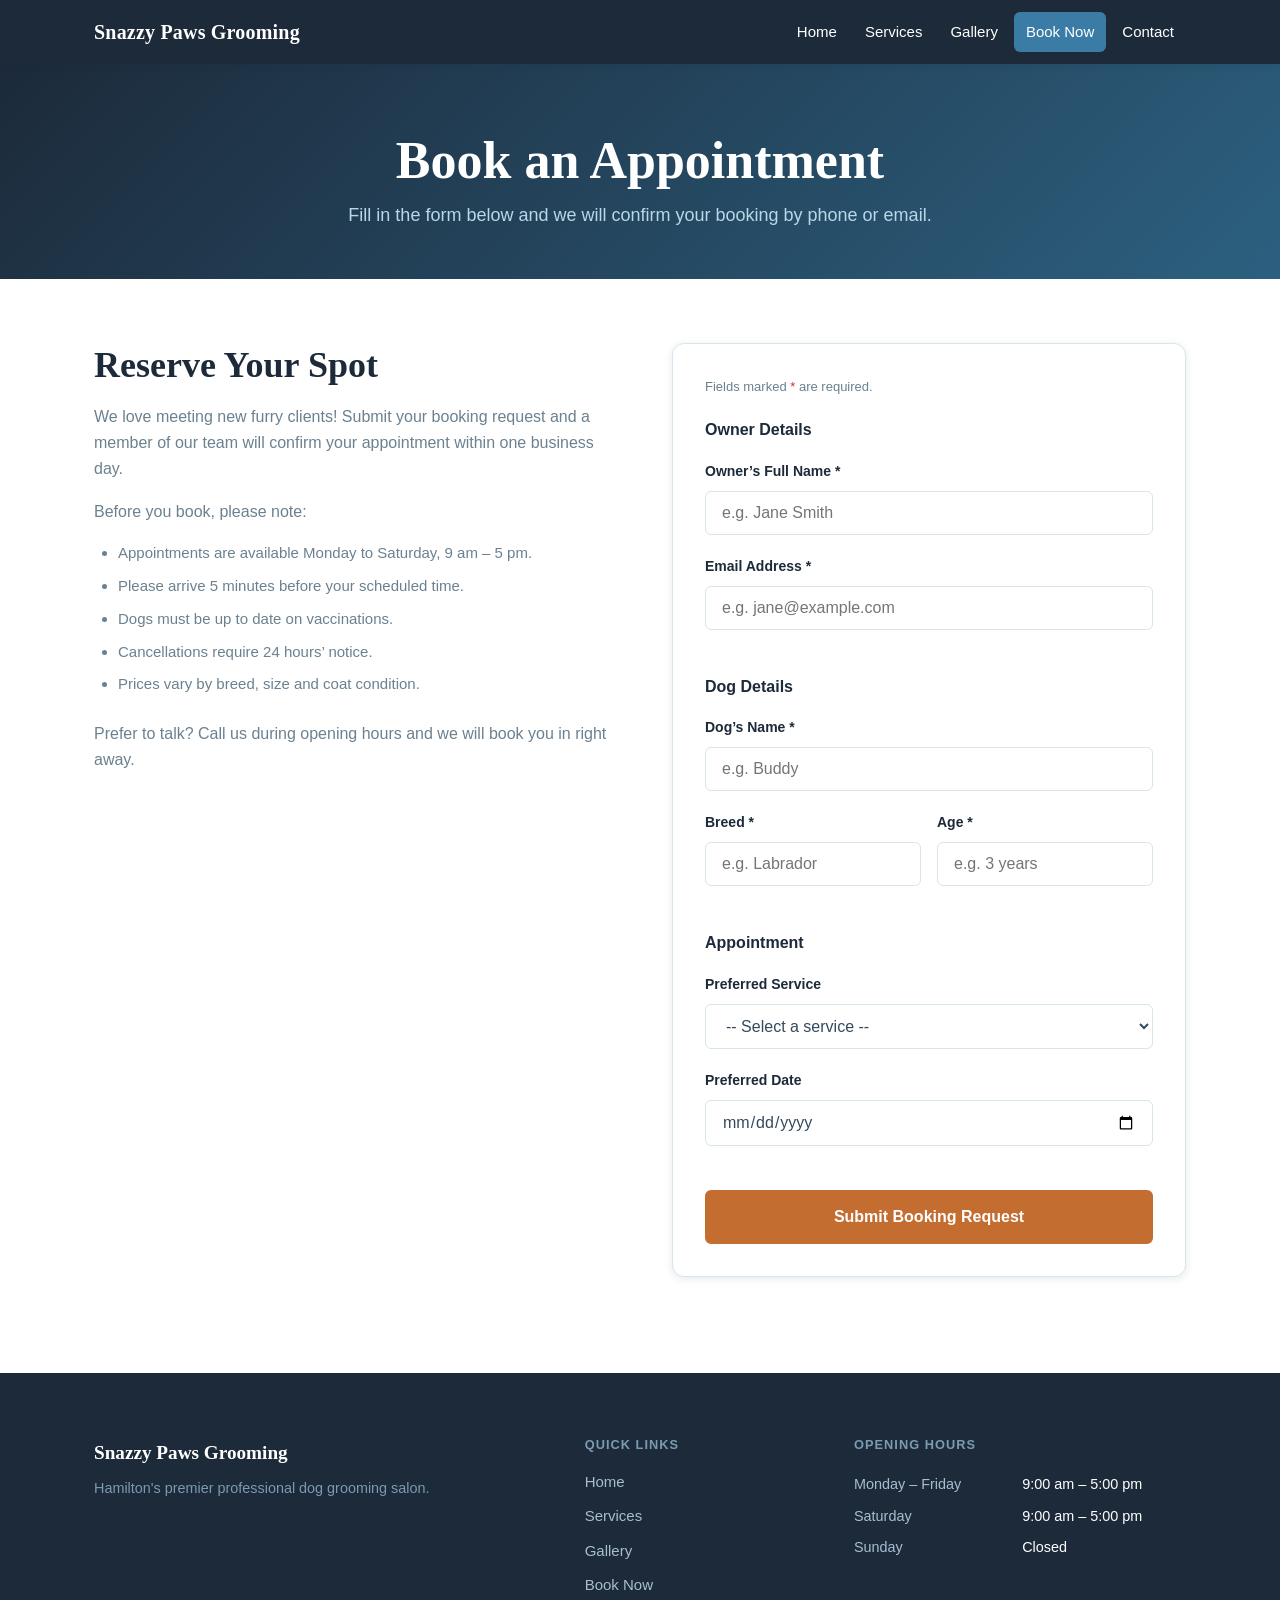
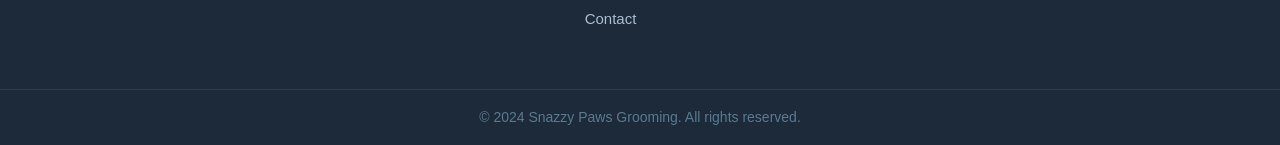
==== booking.html @ d316b4ee "Initial commit — Snazzy Paws Grooming website Five-page HTML/CSS site: Home, Services, Gallery, Book" ====
<!DOCTYPE html>
<html lang="en">
  <head>
    <meta charset="UTF-8">
    <meta name="viewport" content="width=device-width, initial-scale=1.0">
    <meta name="description" content="Book a dog grooming appointment online at Snazzy Paws Grooming in Hamilton.">
    <title>Book an Appointment | Snazzy Paws Grooming</title>
    <link rel="stylesheet" href="css/styles.min.css">
  </head>
  <body>

    <a href="#main-content" class="skip-link">Skip to main content</a>

    <!-- ====== HEADER ====== -->
    <header>
      <div class="container header-inner">

        <a href="index.html" class="logo" aria-label="Snazzy Paws Grooming — go to home page">
          Snazzy Paws Grooming
        </a>

        <input type="checkbox" id="nav-check" class="nav-check" aria-hidden="true">
        <label for="nav-check" class="nav-toggle" aria-label="Toggle navigation menu">
          <span></span>
          <span></span>
          <span></span>
        </label>

        <nav aria-label="Primary navigation">
          <ul>
            <li><a href="index.html">Home</a></li>
            <li><a href="services.html">Services</a></li>
            <li><a href="gallery.html">Gallery</a></li>
            <li><a href="booking.html" aria-current="page">Book Now</a></li>
            <li><a href="contact.html">Contact</a></li>
          </ul>
        </nav>

      </div>
    </header>

    <!-- ====== MAIN ====== -->
    <main id="main-content">

      <!-- Page Banner -->
      <section class="page-banner" aria-labelledby="page-title">
        <div class="container">
          <h1 id="page-title">Book an Appointment</h1>
          <p>Fill in the form below and we will confirm your booking by phone or email.</p>
        </div>
      </section>

      <!-- Booking Form -->
      <section class="form-section" aria-labelledby="booking-heading">
        <div class="container">
          <div class="form-layout">

            <!-- Left: intro info -->
            <div class="form-intro">
              <h2 id="booking-heading">Reserve Your Spot</h2>
              <p>
                We love meeting new furry clients! Submit your booking request
                and a member of our team will confirm your appointment within
                one business day.
              </p>
              <p>Before you book, please note:</p>
              <ul>
                <li>Appointments are available Monday to Saturday, 9 am &ndash; 5 pm.</li>
                <li>Please arrive 5 minutes before your scheduled time.</li>
                <li>Dogs must be up to date on vaccinations.</li>
                <li>Cancellations require 24 hours&rsquo; notice.</li>
                <li>Prices vary by breed, size and coat condition.</li>
              </ul>
              <p style="margin-top: 1.5rem;">
                Prefer to talk? Call us during opening hours and we will book
                you in right away.
              </p>
            </div>

            <!-- Right: form card -->
            <div class="card-form">
              <form
                action="#"
                method="post"
                novalidate
                aria-label="Booking request form"
              >
                <p class="required-note">
                  Fields marked <span aria-hidden="true">*</span>
                  <span class="visually-hidden">with an asterisk</span> are required.
                </p>

                <!-- Owner details -->
                <fieldset style="border:none; padding:0; margin-bottom:1.5rem;">
                  <legend style="font-weight:700; color:var(--clr-dark); font-size:1rem; margin-bottom:1rem;">
                    Owner Details
                  </legend>

                  <div class="form-group">
                    <label for="owner-name">Owner&rsquo;s Full Name <span aria-hidden="true">*</span></label>
                    <input
                      type="text"
                      id="owner-name"
                      name="owner_name"
                      autocomplete="name"
                      required
                      aria-required="true"
                      placeholder="e.g. Jane Smith"
                    >
                  </div>

                  <div class="form-group">
                    <label for="owner-email">Email Address <span aria-hidden="true">*</span></label>
                    <input
                      type="email"
                      id="owner-email"
                      name="owner_email"
                      autocomplete="email"
                      required
                      aria-required="true"
                      placeholder="e.g. jane@example.com"
                    >
                  </div>

                </fieldset>

                <!-- Dog details -->
                <fieldset style="border:none; padding:0; margin-bottom:1.5rem;">
                  <legend style="font-weight:700; color:var(--clr-dark); font-size:1rem; margin-bottom:1rem;">
                    Dog Details
                  </legend>

                  <div class="form-group">
                    <label for="dog-name">Dog&rsquo;s Name <span aria-hidden="true">*</span></label>
                    <input
                      type="text"
                      id="dog-name"
                      name="dog_name"
                      required
                      aria-required="true"
                      placeholder="e.g. Buddy"
                    >
                  </div>

                  <div class="form-row">
                    <div class="form-group">
                      <label for="dog-breed">Breed <span aria-hidden="true">*</span></label>
                      <input
                        type="text"
                        id="dog-breed"
                        name="dog_breed"
                        required
                        aria-required="true"
                        placeholder="e.g. Labrador"
                      >
                    </div>

                    <div class="form-group">
                      <label for="dog-age">Age <span aria-hidden="true">*</span></label>
                      <input
                        type="text"
                        id="dog-age"
                        name="dog_age"
                        required
                        aria-required="true"
                        placeholder="e.g. 3 years"
                      >
                    </div>
                  </div>

                </fieldset>

                <!-- Appointment details -->
                <fieldset style="border:none; padding:0; margin-bottom:1.5rem;">
                  <legend style="font-weight:700; color:var(--clr-dark); font-size:1rem; margin-bottom:1rem;">
                    Appointment
                  </legend>

                  <div class="form-group">
                    <label for="service">Preferred Service</label>
                    <select id="service" name="service">
                      <option value="">-- Select a service --</option>
                      <option value="bath-brush">Bath &amp; Brush ($25 &ndash; $50)</option>
                      <option value="haircut">Haircut ($45 &ndash; $85)</option>
                      <option value="nail-trim">Nail Trim ($10 &ndash; $20)</option>
                      <option value="ear-cleaning">Ear Cleaning ($10 &ndash; $15)</option>
                      <option value="teeth-brushing">Teeth Brushing ($10 &ndash; $15)</option>
                      <option value="spa-package">Spa Package ($75 &ndash; $150)</option>
                      <option value="puppy-package">Puppy Package ($30 &ndash; $60)</option>
                      <option value="senior-package">Senior Dog Package ($40 &ndash; $80)</option>
                      <option value="full-grooming">Full Grooming Package ($60 &ndash; $120)</option>
                      <option value="other">Other / Not Sure</option>
                    </select>
                  </div>

                  <div class="form-group">
                    <label for="preferred-date">Preferred Date</label>
                    <input
                      type="date"
                      id="preferred-date"
                      name="preferred_date"
                    >
                  </div>

                </fieldset>

                <button type="submit" class="btn btn-primary form-submit">
                  Submit Booking Request
                </button>

              </form>
            </div><!-- /.card-form -->

          </div><!-- /.form-layout -->
        </div>
      </section>

    </main>

    <!-- ====== FOOTER ====== -->
    <footer>
      <div class="container footer-inner">

        <div class="footer-brand">
          <strong>Snazzy Paws Grooming</strong>
          <p>Hamilton's premier professional dog grooming salon.</p>
        </div>

        <nav class="footer-nav" aria-label="Footer navigation">
          <h3>Quick Links</h3>
          <ul>
            <li><a href="index.html">Home</a></li>
            <li><a href="services.html">Services</a></li>
            <li><a href="gallery.html">Gallery</a></li>
            <li><a href="booking.html">Book Now</a></li>
            <li><a href="contact.html">Contact</a></li>
          </ul>
        </nav>

        <div class="footer-hours-col">
          <h3>Opening Hours</h3>
          <table class="hours-table" aria-label="Salon opening hours">
            <tbody>
              <tr>
                <td>Monday &ndash; Friday</td>
                <td>9:00 am &ndash; 5:00 pm</td>
              </tr>
              <tr>
                <td>Saturday</td>
                <td>9:00 am &ndash; 5:00 pm</td>
              </tr>
              <tr>
                <td>Sunday</td>
                <td>Closed</td>
              </tr>
            </tbody>
          </table>
        </div>

      </div>
      <div class="footer-bottom">
        <p>&copy; 2024 Snazzy Paws Grooming. All rights reserved.</p>
      </div>
    </footer>

  </body>
</html>
---- css/styles.min.css ----
:root{--clr-primary:#3A7CA5;--clr-primary-dark:#2C6080;--clr-primary-light:#E8F4F8;--clr-accent:#C46D30;--clr-dark:#1C2A3A;--clr-body:#344A5C;--clr-muted:#6B8190;--clr-light:#F5F8FA;--clr-white:#FFFFFF;--clr-border:#D6E5EE;--font-heading:Georgia,'Times New Roman',serif;--font-body:'Helvetica Neue',Arial,sans-serif;--line-height:1.65;--sp-1:0.25rem;--sp-2:0.5rem;--sp-3:0.75rem;--sp-4:1rem;--sp-5:1.25rem;--sp-6:1.5rem;--sp-8:2rem;--sp-12:3rem;--sp-16:4rem;--sp-24:6rem;--container-max:1140px;--nav-height:4rem;--radius:0.375rem;--radius-lg:0.75rem;--shadow:0 2px 8px rgba(28,42,58,0.10);--shadow-lg:0 6px 24px rgba(28,42,58,0.14);--transition:0.2s ease}*,*::before,*::after{box-sizing:border-box;margin:0;padding:0}html{font-size:100%;scroll-behavior:smooth}body{font-family:var(--font-body);font-size:1rem;line-height:var(--line-height);color:var(--clr-body);background-color:var(--clr-white)}img{display:block;max-width:100%;height:auto}a{color:var(--clr-primary);text-decoration:underline;transition:color var(--transition)}a:hover,a:focus{color:var(--clr-primary-dark)}ul{list-style:none}table{border-collapse:collapse;width:100%}.skip-link{position:absolute;top:-4rem;left:0;background:var(--clr-dark);color:var(--clr-white);padding:var(--sp-2) var(--sp-4);z-index:9999;border-radius:0 0 var(--radius) 0;text-decoration:none;font-weight:700;transition:top var(--transition)}.skip-link:focus{top:0}.container{width:100%;max-width:var(--container-max);margin-inline:auto;padding-inline:var(--sp-6)}h1,h2,h3,h4,h5,h6{font-family:var(--font-heading);color:var(--clr-dark);line-height:1.25;margin-bottom:var(--sp-4)}h1{font-size:clamp(2rem,5vw,3.25rem)}h2{font-size:clamp(1.5rem,4vw,2.25rem)}h3{font-size:clamp(1.1rem,3vw,1.5rem)}p{margin-bottom:var(--sp-4)}p:last-child{margin-bottom:0}.section-heading{text-align:center;margin-bottom:var(--sp-2)}.section-lead{text-align:center;color:var(--clr-muted);max-width:52ch;margin-inline:auto;margin-bottom:var(--sp-12)}.btn{display:inline-block;padding:var(--sp-3) var(--sp-6);border-radius:var(--radius);font-family:var(--font-body);font-size:0.9375rem;font-weight:700;text-decoration:none;cursor:pointer;border:2px solid transparent;transition:background-color var(--transition),border-color var(--transition),color var(--transition),transform var(--transition)}.btn:focus-visible{outline:3px solid var(--clr-primary);outline-offset:3px}.btn-primary{background-color:var(--clr-accent);color:var(--clr-white);border-color:var(--clr-accent)}.btn-primary:hover,.btn-primary:focus{background-color:#a85a24;border-color:#a85a24;color:var(--clr-white);transform:translateY(-2px)}.btn-outline{background-color:transparent;color:var(--clr-white);border-color:var(--clr-white)}.btn-outline:hover,.btn-outline:focus{background-color:var(--clr-white);color:var(--clr-primary)}header{position:sticky;top:0;z-index:100;background-color:var(--clr-dark);box-shadow:var(--shadow)}.header-inner{display:flex;align-items:center;justify-content:space-between;min-height:var(--nav-height);flex-wrap:wrap;gap:var(--sp-2);position:relative}.logo{font-family:var(--font-heading);font-size:1.25rem;font-weight:700;color:var(--clr-white);text-decoration:none;letter-spacing:0.01em;flex-shrink:0;padding-block:var(--sp-3)}.logo:hover,.logo:focus{color:var(--clr-primary-light)}.nav-check{position:absolute;opacity:0;width:0;height:0;pointer-events:none}.nav-toggle{display:none;flex-direction:column;justify-content:center;gap:5px;width:2.5rem;height:2.5rem;cursor:pointer;padding:var(--sp-2);border-radius:var(--radius)}.nav-toggle span{display:block;width:100%;height:2px;background-color:var(--clr-white);border-radius:2px;transition:transform var(--transition),opacity var(--transition)}.nav-check:checked ~ .nav-toggle span:nth-child(1){transform:translateY(7px) rotate(45deg)}.nav-check:checked ~ .nav-toggle span:nth-child(2){opacity:0;transform:scaleX(0)}.nav-check:checked ~ .nav-toggle span:nth-child(3){transform:translateY(-7px) rotate(-45deg)}nav[aria-label="Primary navigation"] ul{display:flex;gap:var(--sp-1)}nav[aria-label="Primary navigation"] a{display:block;padding:var(--sp-2) var(--sp-3);color:var(--clr-white);text-decoration:none;border-radius:var(--radius);font-size:0.9375rem;transition:background-color var(--transition)}nav[aria-label="Primary navigation"] a:hover,nav[aria-label="Primary navigation"] a:focus,nav[aria-label="Primary navigation"] a[aria-current="page"]{background-color:var(--clr-primary)}@media (max-width:767px){.nav-toggle{display:flex}nav[aria-label="Primary navigation"]{width:100%;max-height:0;overflow:hidden;transition:max-height 0.3s ease}.nav-check:checked ~ nav[aria-label="Primary navigation"]{max-height:20rem}nav[aria-label="Primary navigation"] ul{flex-direction:column;padding-bottom:var(--sp-4)}nav[aria-label="Primary navigation"] a{padding:var(--sp-3) var(--sp-4);border-radius:var(--radius)}}.hero{position:relative;overflow:hidden;background-color:var(--clr-dark)}.hero-img{width:100%;height:clamp(260px,50vw,520px);object-fit:cover;object-position:center;opacity:0.55}.hero-content{position:absolute;inset:0;display:flex;align-items:center}.hero-content h1{color:var(--clr-white);margin-bottom:var(--sp-4)}.hero-content p{color:#d9ecf5;font-size:clamp(1rem,2.5vw,1.25rem);margin-bottom:var(--sp-8);max-width:48ch}.hero-actions{display:flex;flex-wrap:wrap;gap:var(--sp-4)}.page-banner{background:linear-gradient(135deg,var(--clr-dark) 0%,var(--clr-primary-dark) 100%);padding:var(--sp-16) 0 var(--sp-12);text-align:center}.page-banner h1{color:var(--clr-white);margin-bottom:var(--sp-2)}.page-banner p{color:#b8d8e8;font-size:1.125rem;margin:0}.features{padding:var(--sp-24) 0;background-color:var(--clr-white)}.features-grid{display:grid;grid-template-columns:repeat(auto-fit,minmax(220px,1fr));gap:var(--sp-8);margin-top:var(--sp-12)}.feature-card{background:var(--clr-light);border-radius:var(--radius-lg);padding:var(--sp-8) var(--sp-6);text-align:center;border:1px solid var(--clr-border);transition:box-shadow var(--transition),transform var(--transition)}.feature-card:hover{box-shadow:var(--shadow-lg);transform:translateY(-4px)}.feature-icon{font-size:2.5rem;margin-bottom:var(--sp-4);line-height:1}.feature-card h3{margin-bottom:var(--sp-2)}.feature-card p{color:var(--clr-muted);font-size:0.9375rem}.about{background-color:var(--clr-light);padding:var(--sp-24) 0}.about-inner{display:grid;grid-template-columns:1fr 1fr;gap:var(--sp-16);align-items:center}.about-text h2{margin-bottom:var(--sp-4)}.about-text p{color:var(--clr-muted);margin-bottom:var(--sp-4)}.about-image img{border-radius:var(--radius-lg);box-shadow:var(--shadow-lg);width:100%;object-fit:cover;aspect-ratio:4 / 3}@media (max-width:767px){.about-inner{grid-template-columns:1fr}.about-image{order:-1}}.services-section{padding:var(--sp-16) 0 var(--sp-24)}.table-wrapper{overflow-x:auto;border-radius:var(--radius-lg);box-shadow:var(--shadow);border:1px solid var(--clr-border)}.services-table{min-width:560px}.services-table thead{background-color:var(--clr-primary);color:var(--clr-white)}.services-table thead th{padding:var(--sp-4) var(--sp-6);text-align:left;font-family:var(--font-body);font-weight:700;font-size:0.875rem;text-transform:uppercase;letter-spacing:0.05em;color:var(--clr-white)}.services-table tbody tr{border-bottom:1px solid var(--clr-border);transition:background-color var(--transition)}.services-table tbody tr:last-child{border-bottom:none}.services-table tbody tr:nth-child(even){background-color:var(--clr-light)}.services-table tbody tr:hover{background-color:var(--clr-primary-light)}.services-table td{padding:var(--sp-4) var(--sp-6);vertical-align:top;font-size:0.9375rem}.services-table td:first-child{font-weight:600;color:var(--clr-dark)}.services-table td:last-child{white-space:nowrap;font-weight:700;color:var(--clr-primary)}.badge-addon{display:inline-block;background-color:var(--clr-accent);color:var(--clr-white);font-size:0.7rem;font-weight:700;padding:1px 6px;border-radius:99px;text-transform:uppercase;letter-spacing:0.04em;vertical-align:middle;margin-left:var(--sp-2)}.gallery-section{padding:var(--sp-16) 0 var(--sp-24)}.gallery-grid{display:grid;grid-template-columns:repeat(4,1fr);gap:var(--sp-3)}.gallery-item{aspect-ratio:1;overflow:hidden;border-radius:var(--radius);background-color:var(--clr-light)}.gallery-item img{width:100%;height:100%;object-fit:cover;transition:transform 0.4s ease}.gallery-item:hover img{transform:scale(1.06)}@media (max-width:767px){.gallery-grid{grid-template-columns:repeat(2,1fr)}}@media (max-width:480px){.gallery-grid{grid-template-columns:repeat(2,1fr);gap:var(--sp-2)}}.form-section{padding:var(--sp-16) 0 var(--sp-24)}.form-layout{display:grid;grid-template-columns:1fr 1fr;gap:var(--sp-16);align-items:start}.form-intro h2{margin-bottom:var(--sp-4)}.form-intro p{color:var(--clr-muted)}.form-intro ul{list-style:disc;padding-left:var(--sp-6);color:var(--clr-muted);font-size:0.9375rem}.form-intro li{margin-bottom:var(--sp-2)}.card-form{background:var(--clr-white);border:1px solid var(--clr-border);border-radius:var(--radius-lg);padding:var(--sp-8);box-shadow:var(--shadow)}.form-group{margin-bottom:var(--sp-5)}.form-group label{display:block;font-weight:600;font-size:0.875rem;color:var(--clr-dark);margin-bottom:var(--sp-2)}.form-group input,.form-group select,.form-group textarea{width:100%;padding:var(--sp-3) var(--sp-4);border:1px solid var(--clr-border);border-radius:var(--radius);font-family:var(--font-body);font-size:1rem;color:var(--clr-body);background-color:var(--clr-white);transition:border-color var(--transition),box-shadow var(--transition)}.form-group input:focus,.form-group select:focus,.form-group textarea:focus{outline:none;border-color:var(--clr-primary);box-shadow:0 0 0 3px rgba(58,124,165,0.2)}.form-group textarea{resize:vertical;min-height:120px}.form-row{display:grid;grid-template-columns:1fr 1fr;gap:var(--sp-4)}.required-note{font-size:0.8125rem;color:var(--clr-muted);margin-bottom:var(--sp-5)}.required-note span{color:#c0392b}.form-submit{width:100%;padding:var(--sp-4);font-size:1rem}@media (max-width:767px){.form-layout{grid-template-columns:1fr}.form-row{grid-template-columns:1fr}}.map-section{background-color:var(--clr-light);padding:var(--sp-16) 0}.map-inner{display:grid;grid-template-columns:1fr 2fr;gap:var(--sp-8);align-items:start}.map-details h2{margin-bottom:var(--sp-4)}.map-details address{font-style:normal;color:var(--clr-muted);margin-bottom:var(--sp-4)}.map-details p{color:var(--clr-muted);font-size:0.9375rem}.map-details strong{color:var(--clr-dark);display:block;margin-bottom:var(--sp-1)}.map-embed{border-radius:var(--radius-lg);overflow:hidden;box-shadow:var(--shadow);aspect-ratio:16 / 9}.map-embed iframe{width:100%;height:100%;border:0;display:block}@media (max-width:767px){.map-inner{grid-template-columns:1fr}}footer{background-color:var(--clr-dark);color:#a8bed0}.footer-inner{display:grid;grid-template-columns:2fr 1fr 1.5fr;gap:var(--sp-12);padding-top:var(--sp-16);padding-bottom:var(--sp-12)}.footer-brand strong{display:block;font-family:var(--font-heading);font-size:1.2rem;color:var(--clr-white);margin-bottom:var(--sp-2)}.footer-brand p{font-size:0.9rem;color:#7a9bb0}.footer-nav h3,.footer-hours-col h3{font-family:var(--font-body);font-size:0.8rem;font-weight:700;text-transform:uppercase;letter-spacing:0.08em;color:#7a9bb0;margin-bottom:var(--sp-4)}.footer-nav ul li{margin-bottom:var(--sp-2)}.footer-nav a{color:#a8bed0;text-decoration:none;font-size:0.9375rem;transition:color var(--transition)}.footer-nav a:hover,.footer-nav a:focus{color:var(--clr-white)}.hours-table{font-size:0.9rem;color:#a8bed0}.hours-table td{padding:var(--sp-1) 0;vertical-align:top}.hours-table td:first-child{padding-right:var(--sp-4);white-space:nowrap}.hours-table td:last-child{color:var(--clr-white)}.footer-bottom{border-top:1px solid rgba(255,255,255,0.08);padding:var(--sp-4) 0;text-align:center;font-size:0.875rem;color:#5a7a8f}@media (max-width:767px){.footer-inner{grid-template-columns:1fr 1fr;gap:var(--sp-8)}.footer-brand{grid-column:1 / -1}}@media (max-width:480px){.footer-inner{grid-template-columns:1fr}}.visually-hidden{position:absolute;width:1px;height:1px;padding:0;margin:-1px;overflow:hidden;clip:rect(0,0,0,0);white-space:nowrap;border:0}.text-center{text-align:center}.mb-8{margin-bottom:var(--sp-8)}
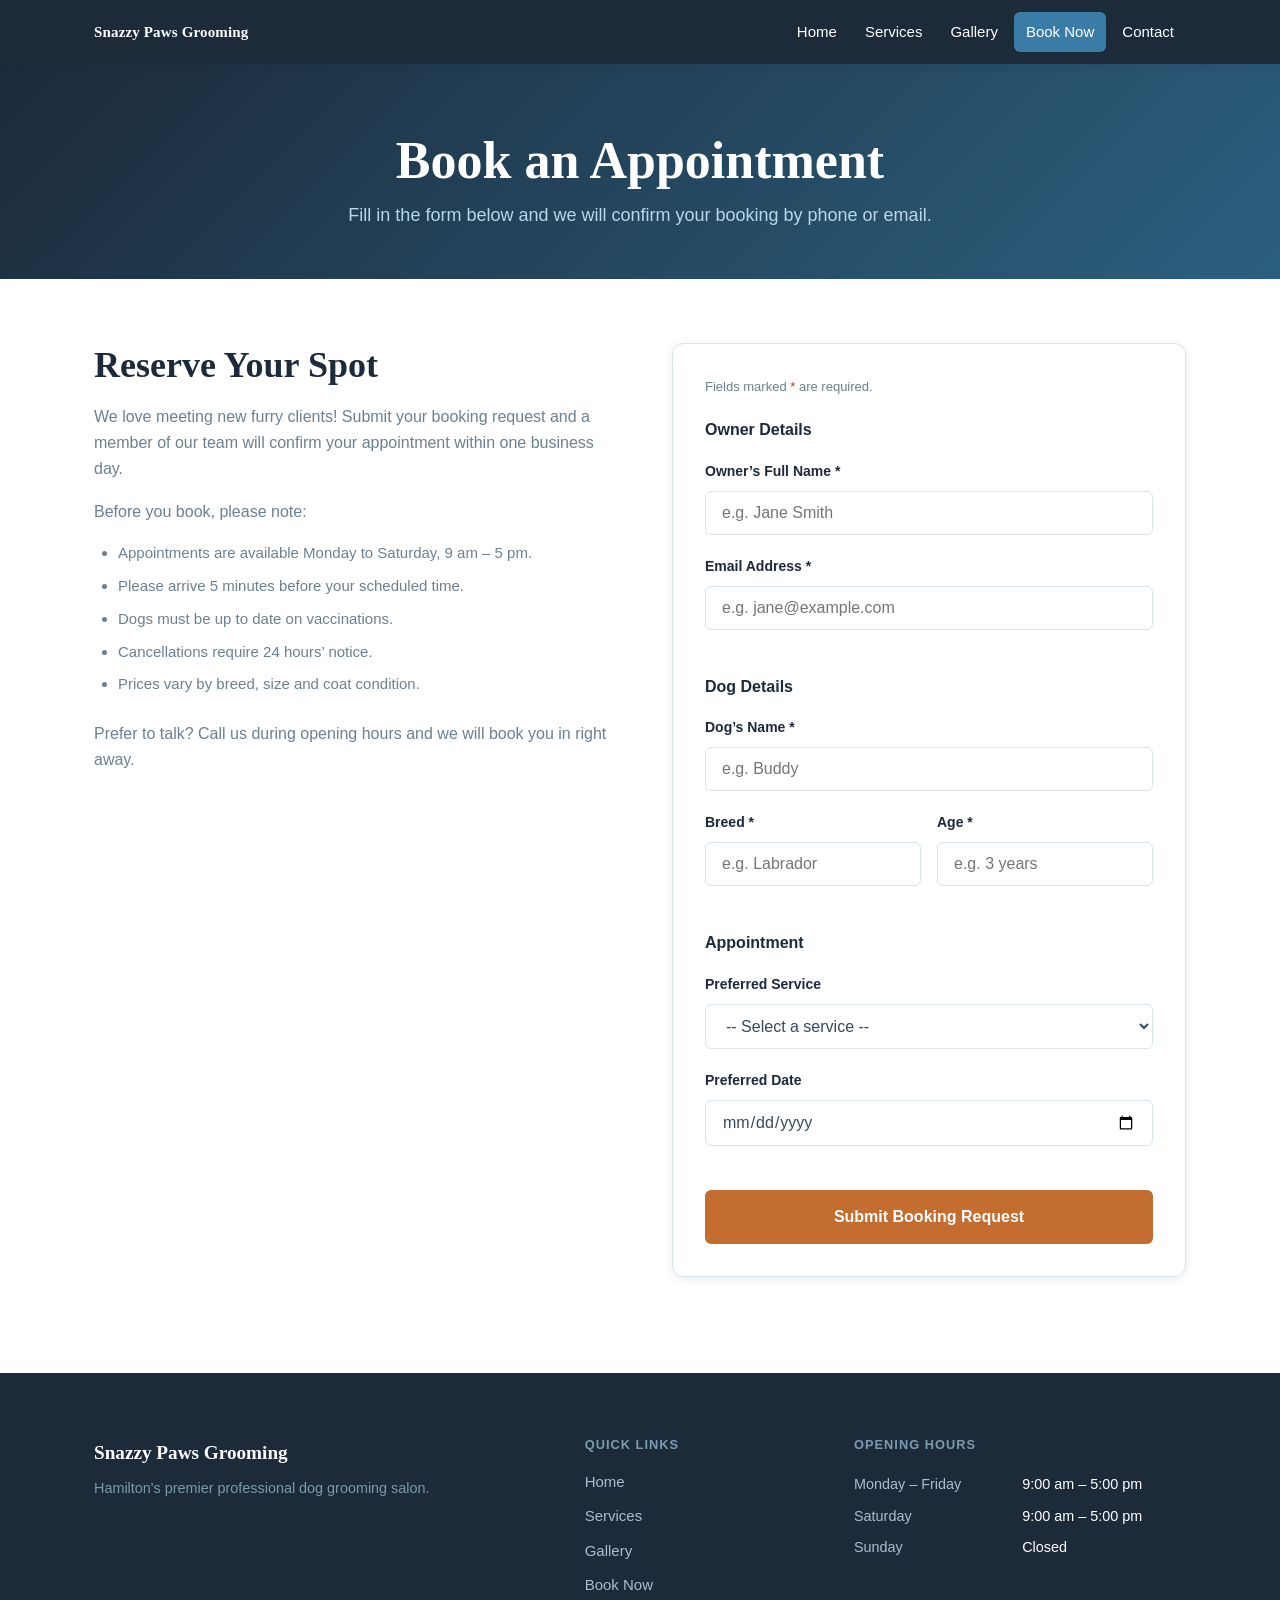
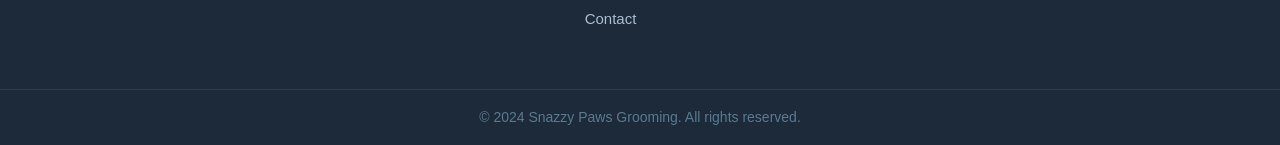
==== commit d043fd58: "Fix: move logo inside <nav> to satisfy marking requirement The nav element now contains Snazzy Paws " ====
--- a/booking.html
+++ b/booking.html
@@ -15,10 +15,6 @@
     <header>
       <div class="container header-inner">
 
-        <a href="index.html" class="logo" aria-label="Snazzy Paws Grooming — go to home page">
-          Snazzy Paws Grooming
-        </a>
-
         <input type="checkbox" id="nav-check" class="nav-check" aria-hidden="true">
         <label for="nav-check" class="nav-toggle" aria-label="Toggle navigation menu">
           <span></span>
@@ -27,6 +23,9 @@
         </label>
 
         <nav aria-label="Primary navigation">
+          <a href="index.html" class="logo" aria-label="Snazzy Paws Grooming — go to home page">
+            Snazzy Paws Grooming
+          </a>
           <ul>
             <li><a href="index.html">Home</a></li>
             <li><a href="services.html">Services</a></li>
--- a/css/styles.min.css
+++ b/css/styles.min.css
@@ -1 +1 @@
-:root{--clr-primary:#3A7CA5;--clr-primary-dark:#2C6080;--clr-primary-light:#E8F4F8;--clr-accent:#C46D30;--clr-dark:#1C2A3A;--clr-body:#344A5C;--clr-muted:#6B8190;--clr-light:#F5F8FA;--clr-white:#FFFFFF;--clr-border:#D6E5EE;--font-heading:Georgia,'Times New Roman',serif;--font-body:'Helvetica Neue',Arial,sans-serif;--line-height:1.65;--sp-1:0.25rem;--sp-2:0.5rem;--sp-3:0.75rem;--sp-4:1rem;--sp-5:1.25rem;--sp-6:1.5rem;--sp-8:2rem;--sp-12:3rem;--sp-16:4rem;--sp-24:6rem;--container-max:1140px;--nav-height:4rem;--radius:0.375rem;--radius-lg:0.75rem;--shadow:0 2px 8px rgba(28,42,58,0.10);--shadow-lg:0 6px 24px rgba(28,42,58,0.14);--transition:0.2s ease}*,*::before,*::after{box-sizing:border-box;margin:0;padding:0}html{font-size:100%;scroll-behavior:smooth}body{font-family:var(--font-body);font-size:1rem;line-height:var(--line-height);color:var(--clr-body);background-color:var(--clr-white)}img{display:block;max-width:100%;height:auto}a{color:var(--clr-primary);text-decoration:underline;transition:color var(--transition)}a:hover,a:focus{color:var(--clr-primary-dark)}ul{list-style:none}table{border-collapse:collapse;width:100%}.skip-link{position:absolute;top:-4rem;left:0;background:var(--clr-dark);color:var(--clr-white);padding:var(--sp-2) var(--sp-4);z-index:9999;border-radius:0 0 var(--radius) 0;text-decoration:none;font-weight:700;transition:top var(--transition)}.skip-link:focus{top:0}.container{width:100%;max-width:var(--container-max);margin-inline:auto;padding-inline:var(--sp-6)}h1,h2,h3,h4,h5,h6{font-family:var(--font-heading);color:var(--clr-dark);line-height:1.25;margin-bottom:var(--sp-4)}h1{font-size:clamp(2rem,5vw,3.25rem)}h2{font-size:clamp(1.5rem,4vw,2.25rem)}h3{font-size:clamp(1.1rem,3vw,1.5rem)}p{margin-bottom:var(--sp-4)}p:last-child{margin-bottom:0}.section-heading{text-align:center;margin-bottom:var(--sp-2)}.section-lead{text-align:center;color:var(--clr-muted);max-width:52ch;margin-inline:auto;margin-bottom:var(--sp-12)}.btn{display:inline-block;padding:var(--sp-3) var(--sp-6);border-radius:var(--radius);font-family:var(--font-body);font-size:0.9375rem;font-weight:700;text-decoration:none;cursor:pointer;border:2px solid transparent;transition:background-color var(--transition),border-color var(--transition),color var(--transition),transform var(--transition)}.btn:focus-visible{outline:3px solid var(--clr-primary);outline-offset:3px}.btn-primary{background-color:var(--clr-accent);color:var(--clr-white);border-color:var(--clr-accent)}.btn-primary:hover,.btn-primary:focus{background-color:#a85a24;border-color:#a85a24;color:var(--clr-white);transform:translateY(-2px)}.btn-outline{background-color:transparent;color:var(--clr-white);border-color:var(--clr-white)}.btn-outline:hover,.btn-outline:focus{background-color:var(--clr-white);color:var(--clr-primary)}header{position:sticky;top:0;z-index:100;background-color:var(--clr-dark);box-shadow:var(--shadow)}.header-inner{display:flex;align-items:center;justify-content:space-between;min-height:var(--nav-height);flex-wrap:wrap;gap:var(--sp-2);position:relative}.logo{font-family:var(--font-heading);font-size:1.25rem;font-weight:700;color:var(--clr-white);text-decoration:none;letter-spacing:0.01em;flex-shrink:0;padding-block:var(--sp-3)}.logo:hover,.logo:focus{color:var(--clr-primary-light)}.nav-check{position:absolute;opacity:0;width:0;height:0;pointer-events:none}.nav-toggle{display:none;flex-direction:column;justify-content:center;gap:5px;width:2.5rem;height:2.5rem;cursor:pointer;padding:var(--sp-2);border-radius:var(--radius)}.nav-toggle span{display:block;width:100%;height:2px;background-color:var(--clr-white);border-radius:2px;transition:transform var(--transition),opacity var(--transition)}.nav-check:checked ~ .nav-toggle span:nth-child(1){transform:translateY(7px) rotate(45deg)}.nav-check:checked ~ .nav-toggle span:nth-child(2){opacity:0;transform:scaleX(0)}.nav-check:checked ~ .nav-toggle span:nth-child(3){transform:translateY(-7px) rotate(-45deg)}nav[aria-label="Primary navigation"] ul{display:flex;gap:var(--sp-1)}nav[aria-label="Primary navigation"] a{display:block;padding:var(--sp-2) var(--sp-3);color:var(--clr-white);text-decoration:none;border-radius:var(--radius);font-size:0.9375rem;transition:background-color var(--transition)}nav[aria-label="Primary navigation"] a:hover,nav[aria-label="Primary navigation"] a:focus,nav[aria-label="Primary navigation"] a[aria-current="page"]{background-color:var(--clr-primary)}@media (max-width:767px){.nav-toggle{display:flex}nav[aria-label="Primary navigation"]{width:100%;max-height:0;overflow:hidden;transition:max-height 0.3s ease}.nav-check:checked ~ nav[aria-label="Primary navigation"]{max-height:20rem}nav[aria-label="Primary navigation"] ul{flex-direction:column;padding-bottom:var(--sp-4)}nav[aria-label="Primary navigation"] a{padding:var(--sp-3) var(--sp-4);border-radius:var(--radius)}}.hero{position:relative;overflow:hidden;background-color:var(--clr-dark)}.hero-img{width:100%;height:clamp(260px,50vw,520px);object-fit:cover;object-position:center;opacity:0.55}.hero-content{position:absolute;inset:0;display:flex;align-items:center}.hero-content h1{color:var(--clr-white);margin-bottom:var(--sp-4)}.hero-content p{color:#d9ecf5;font-size:clamp(1rem,2.5vw,1.25rem);margin-bottom:var(--sp-8);max-width:48ch}.hero-actions{display:flex;flex-wrap:wrap;gap:var(--sp-4)}.page-banner{background:linear-gradient(135deg,var(--clr-dark) 0%,var(--clr-primary-dark) 100%);padding:var(--sp-16) 0 var(--sp-12);text-align:center}.page-banner h1{color:var(--clr-white);margin-bottom:var(--sp-2)}.page-banner p{color:#b8d8e8;font-size:1.125rem;margin:0}.features{padding:var(--sp-24) 0;background-color:var(--clr-white)}.features-grid{display:grid;grid-template-columns:repeat(auto-fit,minmax(220px,1fr));gap:var(--sp-8);margin-top:var(--sp-12)}.feature-card{background:var(--clr-light);border-radius:var(--radius-lg);padding:var(--sp-8) var(--sp-6);text-align:center;border:1px solid var(--clr-border);transition:box-shadow var(--transition),transform var(--transition)}.feature-card:hover{box-shadow:var(--shadow-lg);transform:translateY(-4px)}.feature-icon{font-size:2.5rem;margin-bottom:var(--sp-4);line-height:1}.feature-card h3{margin-bottom:var(--sp-2)}.feature-card p{color:var(--clr-muted);font-size:0.9375rem}.about{background-color:var(--clr-light);padding:var(--sp-24) 0}.about-inner{display:grid;grid-template-columns:1fr 1fr;gap:var(--sp-16);align-items:center}.about-text h2{margin-bottom:var(--sp-4)}.about-text p{color:var(--clr-muted);margin-bottom:var(--sp-4)}.about-image img{border-radius:var(--radius-lg);box-shadow:var(--shadow-lg);width:100%;object-fit:cover;aspect-ratio:4 / 3}@media (max-width:767px){.about-inner{grid-template-columns:1fr}.about-image{order:-1}}.services-section{padding:var(--sp-16) 0 var(--sp-24)}.table-wrapper{overflow-x:auto;border-radius:var(--radius-lg);box-shadow:var(--shadow);border:1px solid var(--clr-border)}.services-table{min-width:560px}.services-table thead{background-color:var(--clr-primary);color:var(--clr-white)}.services-table thead th{padding:var(--sp-4) var(--sp-6);text-align:left;font-family:var(--font-body);font-weight:700;font-size:0.875rem;text-transform:uppercase;letter-spacing:0.05em;color:var(--clr-white)}.services-table tbody tr{border-bottom:1px solid var(--clr-border);transition:background-color var(--transition)}.services-table tbody tr:last-child{border-bottom:none}.services-table tbody tr:nth-child(even){background-color:var(--clr-light)}.services-table tbody tr:hover{background-color:var(--clr-primary-light)}.services-table td{padding:var(--sp-4) var(--sp-6);vertical-align:top;font-size:0.9375rem}.services-table td:first-child{font-weight:600;color:var(--clr-dark)}.services-table td:last-child{white-space:nowrap;font-weight:700;color:var(--clr-primary)}.badge-addon{display:inline-block;background-color:var(--clr-accent);color:var(--clr-white);font-size:0.7rem;font-weight:700;padding:1px 6px;border-radius:99px;text-transform:uppercase;letter-spacing:0.04em;vertical-align:middle;margin-left:var(--sp-2)}.gallery-section{padding:var(--sp-16) 0 var(--sp-24)}.gallery-grid{display:grid;grid-template-columns:repeat(4,1fr);gap:var(--sp-3)}.gallery-item{aspect-ratio:1;overflow:hidden;border-radius:var(--radius);background-color:var(--clr-light)}.gallery-item img{width:100%;height:100%;object-fit:cover;transition:transform 0.4s ease}.gallery-item:hover img{transform:scale(1.06)}@media (max-width:767px){.gallery-grid{grid-template-columns:repeat(2,1fr)}}@media (max-width:480px){.gallery-grid{grid-template-columns:repeat(2,1fr);gap:var(--sp-2)}}.form-section{padding:var(--sp-16) 0 var(--sp-24)}.form-layout{display:grid;grid-template-columns:1fr 1fr;gap:var(--sp-16);align-items:start}.form-intro h2{margin-bottom:var(--sp-4)}.form-intro p{color:var(--clr-muted)}.form-intro ul{list-style:disc;padding-left:var(--sp-6);color:var(--clr-muted);font-size:0.9375rem}.form-intro li{margin-bottom:var(--sp-2)}.card-form{background:var(--clr-white);border:1px solid var(--clr-border);border-radius:var(--radius-lg);padding:var(--sp-8);box-shadow:var(--shadow)}.form-group{margin-bottom:var(--sp-5)}.form-group label{display:block;font-weight:600;font-size:0.875rem;color:var(--clr-dark);margin-bottom:var(--sp-2)}.form-group input,.form-group select,.form-group textarea{width:100%;padding:var(--sp-3) var(--sp-4);border:1px solid var(--clr-border);border-radius:var(--radius);font-family:var(--font-body);font-size:1rem;color:var(--clr-body);background-color:var(--clr-white);transition:border-color var(--transition),box-shadow var(--transition)}.form-group input:focus,.form-group select:focus,.form-group textarea:focus{outline:none;border-color:var(--clr-primary);box-shadow:0 0 0 3px rgba(58,124,165,0.2)}.form-group textarea{resize:vertical;min-height:120px}.form-row{display:grid;grid-template-columns:1fr 1fr;gap:var(--sp-4)}.required-note{font-size:0.8125rem;color:var(--clr-muted);margin-bottom:var(--sp-5)}.required-note span{color:#c0392b}.form-submit{width:100%;padding:var(--sp-4);font-size:1rem}@media (max-width:767px){.form-layout{grid-template-columns:1fr}.form-row{grid-template-columns:1fr}}.map-section{background-color:var(--clr-light);padding:var(--sp-16) 0}.map-inner{display:grid;grid-template-columns:1fr 2fr;gap:var(--sp-8);align-items:start}.map-details h2{margin-bottom:var(--sp-4)}.map-details address{font-style:normal;color:var(--clr-muted);margin-bottom:var(--sp-4)}.map-details p{color:var(--clr-muted);font-size:0.9375rem}.map-details strong{color:var(--clr-dark);display:block;margin-bottom:var(--sp-1)}.map-embed{border-radius:var(--radius-lg);overflow:hidden;box-shadow:var(--shadow);aspect-ratio:16 / 9}.map-embed iframe{width:100%;height:100%;border:0;display:block}@media (max-width:767px){.map-inner{grid-template-columns:1fr}}footer{background-color:var(--clr-dark);color:#a8bed0}.footer-inner{display:grid;grid-template-columns:2fr 1fr 1.5fr;gap:var(--sp-12);padding-top:var(--sp-16);padding-bottom:var(--sp-12)}.footer-brand strong{display:block;font-family:var(--font-heading);font-size:1.2rem;color:var(--clr-white);margin-bottom:var(--sp-2)}.footer-brand p{font-size:0.9rem;color:#7a9bb0}.footer-nav h3,.footer-hours-col h3{font-family:var(--font-body);font-size:0.8rem;font-weight:700;text-transform:uppercase;letter-spacing:0.08em;color:#7a9bb0;margin-bottom:var(--sp-4)}.footer-nav ul li{margin-bottom:var(--sp-2)}.footer-nav a{color:#a8bed0;text-decoration:none;font-size:0.9375rem;transition:color var(--transition)}.footer-nav a:hover,.footer-nav a:focus{color:var(--clr-white)}.hours-table{font-size:0.9rem;color:#a8bed0}.hours-table td{padding:var(--sp-1) 0;vertical-align:top}.hours-table td:first-child{padding-right:var(--sp-4);white-space:nowrap}.hours-table td:last-child{color:var(--clr-white)}.footer-bottom{border-top:1px solid rgba(255,255,255,0.08);padding:var(--sp-4) 0;text-align:center;font-size:0.875rem;color:#5a7a8f}@media (max-width:767px){.footer-inner{grid-template-columns:1fr 1fr;gap:var(--sp-8)}.footer-brand{grid-column:1 / -1}}@media (max-width:480px){.footer-inner{grid-template-columns:1fr}}.visually-hidden{position:absolute;width:1px;height:1px;padding:0;margin:-1px;overflow:hidden;clip:rect(0,0,0,0);white-space:nowrap;border:0}.text-center{text-align:center}.mb-8{margin-bottom:var(--sp-8)}+:root{--clr-primary:#3A7CA5;--clr-primary-dark:#2C6080;--clr-primary-light:#E8F4F8;--clr-accent:#C46D30;--clr-dark:#1C2A3A;--clr-body:#344A5C;--clr-muted:#6B8190;--clr-light:#F5F8FA;--clr-white:#FFFFFF;--clr-border:#D6E5EE;--font-heading:Georgia,'Times New Roman',serif;--font-body:'Helvetica Neue',Arial,sans-serif;--line-height:1.65;--sp-1:0.25rem;--sp-2:0.5rem;--sp-3:0.75rem;--sp-4:1rem;--sp-5:1.25rem;--sp-6:1.5rem;--sp-8:2rem;--sp-12:3rem;--sp-16:4rem;--sp-24:6rem;--container-max:1140px;--nav-height:4rem;--radius:0.375rem;--radius-lg:0.75rem;--shadow:0 2px 8px rgba(28,42,58,0.10);--shadow-lg:0 6px 24px rgba(28,42,58,0.14);--transition:0.2s ease}*,*::before,*::after{box-sizing:border-box;margin:0;padding:0}html{font-size:100%;scroll-behavior:smooth}body{font-family:var(--font-body);font-size:1rem;line-height:var(--line-height);color:var(--clr-body);background-color:var(--clr-white)}img{display:block;max-width:100%;height:auto}a{color:var(--clr-primary);text-decoration:underline;transition:color var(--transition)}a:hover,a:focus{color:var(--clr-primary-dark)}ul{list-style:none}table{border-collapse:collapse;width:100%}.skip-link{position:absolute;top:-4rem;left:0;background:var(--clr-dark);color:var(--clr-white);padding:var(--sp-2) var(--sp-4);z-index:9999;border-radius:0 0 var(--radius) 0;text-decoration:none;font-weight:700;transition:top var(--transition)}.skip-link:focus{top:0}.container{width:100%;max-width:var(--container-max);margin-inline:auto;padding-inline:var(--sp-6)}h1,h2,h3,h4,h5,h6{font-family:var(--font-heading);color:var(--clr-dark);line-height:1.25;margin-bottom:var(--sp-4)}h1{font-size:clamp(2rem,5vw,3.25rem)}h2{font-size:clamp(1.5rem,4vw,2.25rem)}h3{font-size:clamp(1.1rem,3vw,1.5rem)}p{margin-bottom:var(--sp-4)}p:last-child{margin-bottom:0}.section-heading{text-align:center;margin-bottom:var(--sp-2)}.section-lead{text-align:center;color:var(--clr-muted);max-width:52ch;margin-inline:auto;margin-bottom:var(--sp-12)}.btn{display:inline-block;padding:var(--sp-3) var(--sp-6);border-radius:var(--radius);font-family:var(--font-body);font-size:0.9375rem;font-weight:700;text-decoration:none;cursor:pointer;border:2px solid transparent;transition:background-color var(--transition),border-color var(--transition),color var(--transition),transform var(--transition)}.btn:focus-visible{outline:3px solid var(--clr-primary);outline-offset:3px}.btn-primary{background-color:var(--clr-accent);color:var(--clr-white);border-color:var(--clr-accent)}.btn-primary:hover,.btn-primary:focus{background-color:#a85a24;border-color:#a85a24;color:var(--clr-white);transform:translateY(-2px)}.btn-outline{background-color:transparent;color:var(--clr-white);border-color:var(--clr-white)}.btn-outline:hover,.btn-outline:focus{background-color:var(--clr-white);color:var(--clr-primary)}header{position:sticky;top:0;z-index:100;background-color:var(--clr-dark);box-shadow:var(--shadow)}.header-inner{display:flex;align-items:center;min-height:var(--nav-height);flex-wrap:wrap;gap:var(--sp-2);position:relative}.logo{font-family:var(--font-heading);font-size:1.25rem;font-weight:700;color:var(--clr-white);text-decoration:none;letter-spacing:0.01em;flex-shrink:0;padding-block:var(--sp-3)}.logo:hover,.logo:focus{color:var(--clr-primary-light)}.nav-check{position:absolute;opacity:0;width:0;height:0;pointer-events:none}.nav-toggle{display:none;flex-direction:column;justify-content:center;gap:5px;width:2.5rem;height:2.5rem;cursor:pointer;padding:var(--sp-2);border-radius:var(--radius);order:2;flex-shrink:0}.nav-toggle span{display:block;width:100%;height:2px;background-color:var(--clr-white);border-radius:2px;transition:transform var(--transition),opacity var(--transition)}.nav-check:checked ~ .nav-toggle span:nth-child(1){transform:translateY(7px) rotate(45deg)}.nav-check:checked ~ .nav-toggle span:nth-child(2){opacity:0;transform:scaleX(0)}.nav-check:checked ~ .nav-toggle span:nth-child(3){transform:translateY(-7px) rotate(-45deg)}nav[aria-label="Primary navigation"]{flex:1;order:1;display:flex;align-items:center;justify-content:space-between}nav[aria-label="Primary navigation"] .logo{padding:var(--sp-3) 0}nav[aria-label="Primary navigation"] .logo:hover,nav[aria-label="Primary navigation"] .logo:focus{background-color:transparent;color:var(--clr-primary-light)}nav[aria-label="Primary navigation"] ul{display:flex;gap:var(--sp-1)}nav[aria-label="Primary navigation"] a{display:block;padding:var(--sp-2) var(--sp-3);color:var(--clr-white);text-decoration:none;border-radius:var(--radius);font-size:0.9375rem;transition:background-color var(--transition)}nav[aria-label="Primary navigation"] a:hover,nav[aria-label="Primary navigation"] a:focus,nav[aria-label="Primary navigation"] a[aria-current="page"]{background-color:var(--clr-primary)}@media (max-width:767px){.nav-toggle{display:flex}nav[aria-label="Primary navigation"]{flex-wrap:wrap}nav[aria-label="Primary navigation"] ul{width:100%;max-height:0;overflow:hidden;flex-direction:column;transition:max-height 0.3s ease;padding-bottom:0}.nav-check:checked ~ nav[aria-label="Primary navigation"] ul{max-height:20rem;padding-bottom:var(--sp-4)}nav[aria-label="Primary navigation"] a{padding:var(--sp-3) var(--sp-4);border-radius:var(--radius)}}@media (min-width:768px){.nav-toggle{display:none}}.hero{position:relative;overflow:hidden;background-color:var(--clr-dark)}.hero-img{width:100%;height:clamp(260px,50vw,520px);object-fit:cover;object-position:center;opacity:0.55}.hero-content{position:absolute;inset:0;display:flex;align-items:center}.hero-content h1{color:var(--clr-white);margin-bottom:var(--sp-4)}.hero-content p{color:#d9ecf5;font-size:clamp(1rem,2.5vw,1.25rem);margin-bottom:var(--sp-8);max-width:48ch}.hero-actions{display:flex;flex-wrap:wrap;gap:var(--sp-4)}.page-banner{background:linear-gradient(135deg,var(--clr-dark) 0%,var(--clr-primary-dark) 100%);padding:var(--sp-16) 0 var(--sp-12);text-align:center}.page-banner h1{color:var(--clr-white);margin-bottom:var(--sp-2)}.page-banner p{color:#b8d8e8;font-size:1.125rem;margin:0}.features{padding:var(--sp-24) 0;background-color:var(--clr-white)}.features-grid{display:grid;grid-template-columns:repeat(auto-fit,minmax(220px,1fr));gap:var(--sp-8);margin-top:var(--sp-12)}.feature-card{background:var(--clr-light);border-radius:var(--radius-lg);padding:var(--sp-8) var(--sp-6);text-align:center;border:1px solid var(--clr-border);transition:box-shadow var(--transition),transform var(--transition)}.feature-card:hover{box-shadow:var(--shadow-lg);transform:translateY(-4px)}.feature-icon{font-size:2.5rem;margin-bottom:var(--sp-4);line-height:1}.feature-card h3{margin-bottom:var(--sp-2)}.feature-card p{color:var(--clr-muted);font-size:0.9375rem}.about{background-color:var(--clr-light);padding:var(--sp-24) 0}.about-inner{display:grid;grid-template-columns:1fr 1fr;gap:var(--sp-16);align-items:center}.about-text h2{margin-bottom:var(--sp-4)}.about-text p{color:var(--clr-muted);margin-bottom:var(--sp-4)}.about-image img{border-radius:var(--radius-lg);box-shadow:var(--shadow-lg);width:100%;object-fit:cover;aspect-ratio:4 / 3}@media (max-width:767px){.about-inner{grid-template-columns:1fr}.about-image{order:-1}}.services-section{padding:var(--sp-16) 0 var(--sp-24)}.table-wrapper{overflow-x:auto;border-radius:var(--radius-lg);box-shadow:var(--shadow);border:1px solid var(--clr-border)}.services-table{min-width:560px}.services-table thead{background-color:var(--clr-primary);color:var(--clr-white)}.services-table thead th{padding:var(--sp-4) var(--sp-6);text-align:left;font-family:var(--font-body);font-weight:700;font-size:0.875rem;text-transform:uppercase;letter-spacing:0.05em;color:var(--clr-white)}.services-table tbody tr{border-bottom:1px solid var(--clr-border);transition:background-color var(--transition)}.services-table tbody tr:last-child{border-bottom:none}.services-table tbody tr:nth-child(even){background-color:var(--clr-light)}.services-table tbody tr:hover{background-color:var(--clr-primary-light)}.services-table td{padding:var(--sp-4) var(--sp-6);vertical-align:top;font-size:0.9375rem}.services-table td:first-child{font-weight:600;color:var(--clr-dark)}.services-table td:last-child{white-space:nowrap;font-weight:700;color:var(--clr-primary)}.badge-addon{display:inline-block;background-color:var(--clr-accent);color:var(--clr-white);font-size:0.7rem;font-weight:700;padding:1px 6px;border-radius:99px;text-transform:uppercase;letter-spacing:0.04em;vertical-align:middle;margin-left:var(--sp-2)}.gallery-section{padding:var(--sp-16) 0 var(--sp-24)}.gallery-grid{display:grid;grid-template-columns:repeat(4,1fr);gap:var(--sp-3)}.gallery-item{aspect-ratio:1;overflow:hidden;border-radius:var(--radius);background-color:var(--clr-light)}.gallery-item img{width:100%;height:100%;object-fit:cover;transition:transform 0.4s ease}.gallery-item:hover img{transform:scale(1.06)}@media (max-width:767px){.gallery-grid{grid-template-columns:repeat(2,1fr)}}@media (max-width:480px){.gallery-grid{grid-template-columns:repeat(2,1fr);gap:var(--sp-2)}}.form-section{padding:var(--sp-16) 0 var(--sp-24)}.form-layout{display:grid;grid-template-columns:1fr 1fr;gap:var(--sp-16);align-items:start}.form-intro h2{margin-bottom:var(--sp-4)}.form-intro p{color:var(--clr-muted)}.form-intro ul{list-style:disc;padding-left:var(--sp-6);color:var(--clr-muted);font-size:0.9375rem}.form-intro li{margin-bottom:var(--sp-2)}.card-form{background:var(--clr-white);border:1px solid var(--clr-border);border-radius:var(--radius-lg);padding:var(--sp-8);box-shadow:var(--shadow)}.form-group{margin-bottom:var(--sp-5)}.form-group label{display:block;font-weight:600;font-size:0.875rem;color:var(--clr-dark);margin-bottom:var(--sp-2)}.form-group input,.form-group select,.form-group textarea{width:100%;padding:var(--sp-3) var(--sp-4);border:1px solid var(--clr-border);border-radius:var(--radius);font-family:var(--font-body);font-size:1rem;color:var(--clr-body);background-color:var(--clr-white);transition:border-color var(--transition),box-shadow var(--transition)}.form-group input:focus,.form-group select:focus,.form-group textarea:focus{outline:none;border-color:var(--clr-primary);box-shadow:0 0 0 3px rgba(58,124,165,0.2)}.form-group textarea{resize:vertical;min-height:120px}.form-row{display:grid;grid-template-columns:1fr 1fr;gap:var(--sp-4)}.required-note{font-size:0.8125rem;color:var(--clr-muted);margin-bottom:var(--sp-5)}.required-note span{color:#c0392b}.form-submit{width:100%;padding:var(--sp-4);font-size:1rem}@media (max-width:767px){.form-layout{grid-template-columns:1fr}.form-row{grid-template-columns:1fr}}.map-section{background-color:var(--clr-light);padding:var(--sp-16) 0}.map-inner{display:grid;grid-template-columns:1fr 2fr;gap:var(--sp-8);align-items:start}.map-details h2{margin-bottom:var(--sp-4)}.map-details address{font-style:normal;color:var(--clr-muted);margin-bottom:var(--sp-4)}.map-details p{color:var(--clr-muted);font-size:0.9375rem}.map-details strong{color:var(--clr-dark);display:block;margin-bottom:var(--sp-1)}.map-embed{border-radius:var(--radius-lg);overflow:hidden;box-shadow:var(--shadow);aspect-ratio:16 / 9}.map-embed iframe{width:100%;height:100%;border:0;display:block}@media (max-width:767px){.map-inner{grid-template-columns:1fr}}footer{background-color:var(--clr-dark);color:#a8bed0}.footer-inner{display:grid;grid-template-columns:2fr 1fr 1.5fr;gap:var(--sp-12);padding-top:var(--sp-16);padding-bottom:var(--sp-12)}.footer-brand strong{display:block;font-family:var(--font-heading);font-size:1.2rem;color:var(--clr-white);margin-bottom:var(--sp-2)}.footer-brand p{font-size:0.9rem;color:#7a9bb0}.footer-nav h3,.footer-hours-col h3{font-family:var(--font-body);font-size:0.8rem;font-weight:700;text-transform:uppercase;letter-spacing:0.08em;color:#7a9bb0;margin-bottom:var(--sp-4)}.footer-nav ul li{margin-bottom:var(--sp-2)}.footer-nav a{color:#a8bed0;text-decoration:none;font-size:0.9375rem;transition:color var(--transition)}.footer-nav a:hover,.footer-nav a:focus{color:var(--clr-white)}.hours-table{font-size:0.9rem;color:#a8bed0}.hours-table td{padding:var(--sp-1) 0;vertical-align:top}.hours-table td:first-child{padding-right:var(--sp-4);white-space:nowrap}.hours-table td:last-child{color:var(--clr-white)}.footer-bottom{border-top:1px solid rgba(255,255,255,0.08);padding:var(--sp-4) 0;text-align:center;font-size:0.875rem;color:#5a7a8f}@media (max-width:767px){.footer-inner{grid-template-columns:1fr 1fr;gap:var(--sp-8)}.footer-brand{grid-column:1 / -1}}@media (max-width:480px){.footer-inner{grid-template-columns:1fr}}.visually-hidden{position:absolute;width:1px;height:1px;padding:0;margin:-1px;overflow:hidden;clip:rect(0,0,0,0);white-space:nowrap;border:0}.text-center{text-align:center}.mb-8{margin-bottom:var(--sp-8)}
